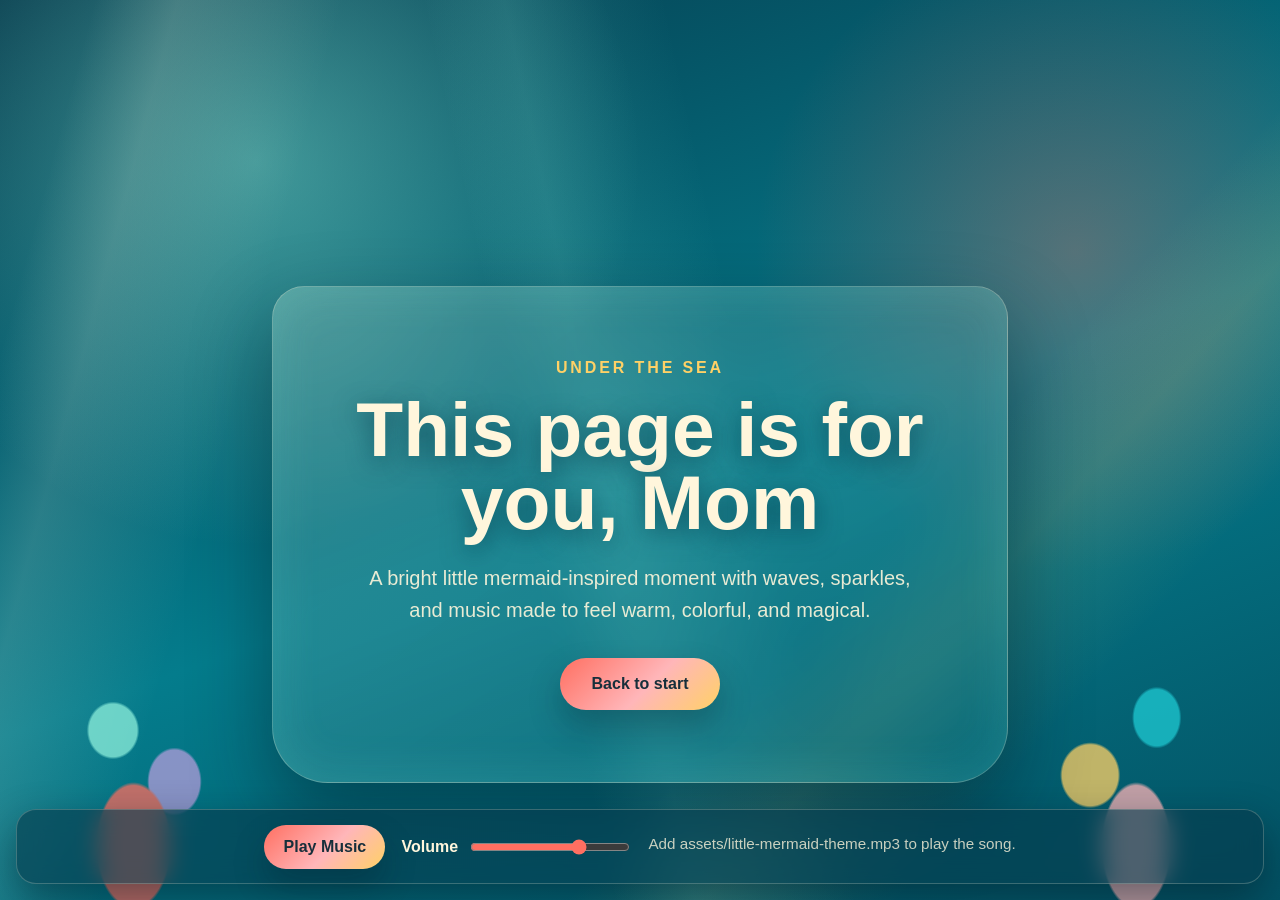
==== page.html @ c496879c "Add mermaid themed music site" ====
<!doctype html>
<html lang="en">
  <head>
    <meta charset="UTF-8" />
    <meta name="viewport" content="width=device-width, initial-scale=1.0" />
    <title>For Mom</title>
    <link rel="stylesheet" href="styles.css" />
  </head>
  <body class="page message-page">
    <audio id="theme-song" src="assets/little-mermaid-theme.mp3" loop preload="auto"></audio>

    <main class="ocean-scene" aria-labelledby="message-title">
      <div class="light-rays" aria-hidden="true"></div>
      <div class="reef reef-left" aria-hidden="true"></div>
      <div class="reef reef-right" aria-hidden="true"></div>
      <div class="bubbles" aria-hidden="true">
        <span></span>
        <span></span>
        <span></span>
        <span></span>
        <span></span>
        <span></span>
      </div>

      <section class="message-panel">
        <p class="eyebrow">Under the Sea</p>
        <h1 id="message-title">This page is for you, Mom</h1>
        <p>
          A bright little mermaid-inspired moment with waves, sparkles, and music made to feel
          warm, colorful, and magical.
        </p>
        <a class="back-link" href="index.html">Back to start</a>
      </section>

      <section class="music-controls" aria-label="Music controls">
        <button class="control-button" type="button" data-toggle-audio>Play Music</button>
        <label class="volume-control">
          <span>Volume</span>
          <input type="range" min="0" max="1" step="0.05" value="0.7" data-volume-control />
        </label>
        <p class="audio-note" data-audio-status>Use Play Music to start the song.</p>
      </section>
    </main>

    <script src="script.js"></script>
  </body>
</html>
---- styles.css ----
:root {
  --deep-sea: #063a4c;
  --lagoon: #047c8c;
  --aqua: #1ecad3;
  --seafoam: #8df0dc;
  --pearl: #fff6dc;
  --coral: #ff6f61;
  --shell-pink: #ffb6b9;
  --lavender: #b39ddb;
  --gold: #ffd166;
  --shadow: rgba(1, 20, 31, 0.45);
  --glass: rgba(255, 246, 220, 0.14);
}

* {
  box-sizing: border-box;
}

html,
body {
  min-height: 100%;
  margin: 0;
}

body {
  color: var(--pearl);
  font-family: Arial, Helvetica, sans-serif;
  overflow-x: hidden;
}

button,
a,
input {
  font: inherit;
}

.page {
  background:
    radial-gradient(circle at 20% 18%, rgba(141, 240, 220, 0.45), transparent 24rem),
    radial-gradient(circle at 84% 28%, rgba(255, 111, 97, 0.32), transparent 20rem),
    linear-gradient(160deg, var(--deep-sea), var(--lagoon) 54%, #035264);
}

.ocean-scene {
  position: relative;
  display: grid;
  min-height: 100vh;
  place-items: center;
  padding: 2rem;
  isolation: isolate;
  overflow: hidden;
}

.light-rays {
  position: absolute;
  inset: -10% -20%;
  z-index: -3;
  background:
    linear-gradient(105deg, transparent 18%, rgba(255, 246, 220, 0.15) 22%, transparent 30%),
    linear-gradient(78deg, transparent 44%, rgba(141, 240, 220, 0.14) 48%, transparent 56%),
    linear-gradient(132deg, transparent 62%, rgba(255, 209, 102, 0.12) 67%, transparent 74%);
  animation: rays 8s ease-in-out infinite alternate;
}

.hero-shell,
.message-panel {
  width: min(46rem, 100%);
  border: 1px solid rgba(255, 246, 220, 0.28);
  border-radius: 2rem 2rem 3.5rem 3.5rem;
  background: linear-gradient(145deg, rgba(255, 246, 220, 0.18), rgba(4, 124, 140, 0.22));
  box-shadow: 0 2rem 5rem var(--shadow), inset 0 0 3rem rgba(141, 240, 220, 0.18);
  padding: clamp(2rem, 7vw, 4.5rem);
  text-align: center;
  backdrop-filter: blur(14px);
}

.hero-shell {
  animation: float-shell 4.5s ease-in-out infinite;
}

.eyebrow {
  margin: 0 0 1rem;
  color: var(--gold);
  font-size: clamp(0.85rem, 2vw, 1rem);
  font-weight: 700;
  letter-spacing: 0.18em;
  text-transform: uppercase;
}

h1 {
  margin: 0;
  color: var(--pearl);
  font-size: clamp(2.4rem, 8vw, 5.8rem);
  line-height: 0.96;
  text-shadow: 0 0.35rem 1.5rem rgba(6, 58, 76, 0.65);
}

.message-panel h1 {
  font-size: clamp(2.1rem, 6vw, 4.8rem);
}

.hero-copy,
.message-panel p:not(.eyebrow) {
  max-width: 34rem;
  margin: 1.4rem auto 0;
  color: rgba(255, 246, 220, 0.9);
  font-size: clamp(1rem, 2.2vw, 1.25rem);
  line-height: 1.6;
}

.enter-button,
.control-button,
.back-link {
  display: inline-flex;
  align-items: center;
  justify-content: center;
  min-height: 3.25rem;
  border: 0;
  border-radius: 999px;
  background: linear-gradient(135deg, var(--coral), var(--shell-pink) 55%, var(--gold));
  box-shadow: 0 1rem 2rem rgba(1, 20, 31, 0.28);
  color: #172f3b;
  cursor: pointer;
  font-weight: 800;
  margin-top: 2rem;
  padding: 0.9rem 2rem;
  text-decoration: none;
  transition: transform 180ms ease, box-shadow 180ms ease;
}

.enter-button:hover,
.control-button:hover,
.back-link:hover {
  box-shadow: 0 1.2rem 2.4rem rgba(1, 20, 31, 0.36);
  transform: translateY(-2px);
}

.enter-button:focus-visible,
.control-button:focus-visible,
.back-link:focus-visible,
input:focus-visible {
  outline: 3px solid var(--gold);
  outline-offset: 4px;
}

.audio-note {
  min-height: 1.4rem;
  margin: 1.1rem 0 0;
  color: rgba(255, 246, 220, 0.78);
  font-size: 0.95rem;
}

.music-controls {
  position: fixed;
  right: 1rem;
  bottom: 1rem;
  left: 1rem;
  display: flex;
  align-items: center;
  justify-content: center;
  gap: 1rem;
  border: 1px solid rgba(255, 246, 220, 0.22);
  border-radius: 1.25rem;
  background: rgba(6, 58, 76, 0.62);
  box-shadow: 0 1rem 2.5rem var(--shadow);
  padding: 0.9rem;
  backdrop-filter: blur(12px);
}

.music-controls .control-button {
  min-height: 2.75rem;
  margin: 0;
  padding: 0.7rem 1.2rem;
}

.volume-control {
  display: flex;
  align-items: center;
  gap: 0.65rem;
  color: var(--pearl);
  font-weight: 700;
}

.volume-control input {
  accent-color: var(--coral);
  width: min(10rem, 26vw);
}

.music-controls .audio-note {
  margin: 0;
}

.bubbles span {
  position: absolute;
  bottom: -8rem;
  width: var(--size, 1.4rem);
  height: var(--size, 1.4rem);
  left: var(--left, 50%);
  border: 2px solid rgba(255, 246, 220, 0.42);
  border-radius: 50%;
  background: radial-gradient(circle at 35% 30%, rgba(255, 246, 220, 0.8), rgba(141, 240, 220, 0.12) 38%, transparent 70%);
  animation: bubble var(--speed, 9s) linear infinite;
  animation-delay: var(--delay, 0s);
}

.bubbles span:nth-child(1) {
  --left: 8%;
  --size: 1rem;
  --speed: 8s;
}

.bubbles span:nth-child(2) {
  --left: 22%;
  --size: 2.2rem;
  --speed: 11s;
  --delay: -5s;
}

.bubbles span:nth-child(3) {
  --left: 38%;
  --size: 1.5rem;
  --speed: 10s;
  --delay: -2s;
}

.bubbles span:nth-child(4) {
  --left: 52%;
  --size: 2.8rem;
  --speed: 13s;
  --delay: -7s;
}

.bubbles span:nth-child(5) {
  --left: 68%;
  --size: 1.2rem;
  --speed: 9s;
  --delay: -3s;
}

.bubbles span:nth-child(6) {
  --left: 82%;
  --size: 2rem;
  --speed: 12s;
  --delay: -6s;
}

.bubbles span:nth-child(7) {
  --left: 92%;
  --size: 1.3rem;
  --speed: 8s;
  --delay: -1s;
}

.bubbles span:nth-child(8) {
  --left: 15%;
  --size: 2.6rem;
  --speed: 14s;
  --delay: -8s;
}

.wave {
  position: absolute;
  right: -10%;
  bottom: -5rem;
  left: -10%;
  z-index: -1;
  height: 12rem;
  background:
    radial-gradient(ellipse at 16% 0%, rgba(141, 240, 220, 0.7) 0 28%, transparent 30%),
    radial-gradient(ellipse at 48% 0%, rgba(255, 182, 185, 0.52) 0 26%, transparent 28%),
    radial-gradient(ellipse at 78% 0%, rgba(255, 209, 102, 0.48) 0 24%, transparent 26%);
  filter: blur(1px);
  opacity: 0.85;
  animation: drift 7s ease-in-out infinite alternate;
}

.wave-two {
  bottom: -7rem;
  opacity: 0.5;
  transform: scaleX(1.2);
  animation-duration: 10s;
}

.reef {
  position: absolute;
  bottom: -1rem;
  z-index: -1;
  width: clamp(7rem, 22vw, 16rem);
  height: clamp(11rem, 30vw, 20rem);
  opacity: 0.75;
}

.reef-left {
  left: 2vw;
  background:
    radial-gradient(ellipse at 42% 78%, var(--coral) 0 17%, transparent 18%),
    radial-gradient(ellipse at 58% 58%, var(--lavender) 0 12%, transparent 13%),
    radial-gradient(ellipse at 34% 42%, var(--seafoam) 0 10%, transparent 11%);
}

.reef-right {
  right: 2vw;
  background:
    radial-gradient(ellipse at 54% 78%, var(--shell-pink) 0 17%, transparent 18%),
    radial-gradient(ellipse at 36% 56%, var(--gold) 0 12%, transparent 13%),
    radial-gradient(ellipse at 62% 38%, var(--aqua) 0 10%, transparent 11%);
}

@keyframes bubble {
  from {
    opacity: 0;
    transform: translate3d(0, 0, 0) scale(0.82);
  }

  12% {
    opacity: 0.85;
  }

  to {
    opacity: 0;
    transform: translate3d(2rem, -115vh, 0) scale(1.12);
  }
}

@keyframes rays {
  from {
    transform: translateX(-2rem) rotate(-2deg);
  }

  to {
    transform: translateX(2rem) rotate(2deg);
  }
}

@keyframes float-shell {
  from,
  to {
    transform: translateY(0);
  }

  50% {
    transform: translateY(-0.8rem);
  }
}

@keyframes drift {
  from {
    transform: translateX(-1.5rem);
  }

  to {
    transform: translateX(1.5rem);
  }
}

@media (max-width: 720px) {
  .ocean-scene {
    padding: 1rem;
  }

  .hero-shell,
  .message-panel {
    border-radius: 1.35rem 1.35rem 2.4rem 2.4rem;
    padding: 2rem 1.25rem;
  }

  .music-controls {
    align-items: stretch;
    flex-direction: column;
  }

  .volume-control {
    justify-content: space-between;
  }

  .volume-control input {
    width: 55vw;
  }
}

@media (prefers-reduced-motion: reduce) {
  *,
  *::before,
  *::after {
    animation-duration: 0.01ms !important;
    animation-iteration-count: 1 !important;
    scroll-behavior: auto !important;
  }
}
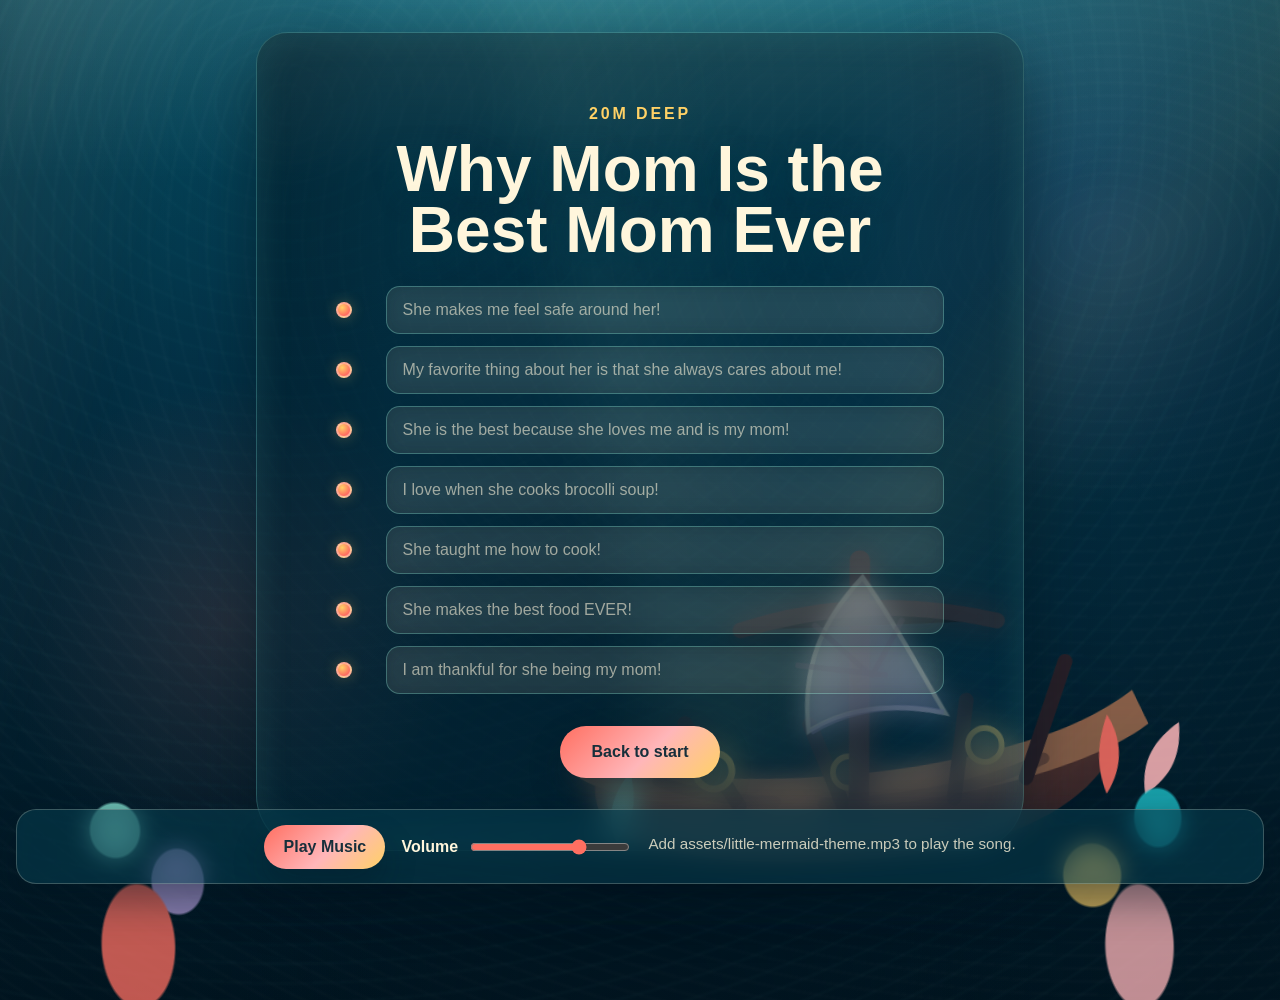
==== commit d9721709: "Add underwater shipwreck mom page" ====
--- a/page.html
+++ b/page.html
@@ -6,13 +6,52 @@
     <title>For Mom</title>
     <link rel="stylesheet" href="styles.css" />
   </head>
-  <body class="page message-page">
+  <body class="page message-page shipwreck-page">
     <audio id="theme-song" src="assets/little-mermaid-theme.mp3" loop preload="auto"></audio>
 
     <main class="ocean-scene" aria-labelledby="message-title">
+      <div class="abyss-depth" aria-hidden="true"></div>
+      <div class="deep-caustics" aria-hidden="true"></div>
       <div class="light-rays" aria-hidden="true"></div>
       <div class="reef reef-left" aria-hidden="true"></div>
       <div class="reef reef-right" aria-hidden="true"></div>
+      <div class="shipwreck-art" aria-hidden="true">
+        <svg viewBox="0 0 680 360" role="img">
+          <defs>
+            <linearGradient id="wreckWood" x1="0" x2="1" y1="0" y2="1">
+              <stop offset="0" stop-color="#8b5a44" />
+              <stop offset="0.58" stop-color="#5b342d" />
+              <stop offset="1" stop-color="#2f1f25" />
+            </linearGradient>
+            <linearGradient id="sailGlow" x1="0" x2="1" y1="0" y2="1">
+              <stop offset="0" stop-color="#fff6dc" stop-opacity="0.86" />
+              <stop offset="1" stop-color="#b39ddb" stop-opacity="0.46" />
+            </linearGradient>
+          </defs>
+          <path class="wreck-shadow" d="M65 296c96 35 407 38 535 6 28-7 22 28-13 37-140 37-417 25-523-5-30-9-32-50 1-38Z" />
+          <g class="wreck-body">
+            <path d="M102 230c63 29 183 42 319 29 63-6 120-24 155-50-8 47-42 85-101 105-84 29-262 24-348-15-26-12-38-37-25-69Z" fill="url(#wreckWood)" />
+            <path d="M97 224c87 35 263 45 395 13 34-8 63-20 86-35l12 31c-67 43-233 64-366 47-66-9-119-23-145-44l18-12Z" fill="#9f6a4c" />
+            <path d="M153 248c0 0 38 20 102 27m42 5c64 4 142-2 198-24" fill="none" stroke="#2c1c23" stroke-width="10" stroke-linecap="round" opacity="0.38" />
+            <path d="M181 199l42 77M291 209l26 81M431 199l-18 86M521 172l-43 100" stroke="#2f1f25" stroke-width="13" stroke-linecap="round" />
+            <circle cx="203" cy="243" r="16" fill="#112f3e" stroke="#ffd166" stroke-width="6" />
+            <circle cx="322" cy="254" r="14" fill="#112f3e" stroke="#ffd166" stroke-width="5" />
+            <circle cx="444" cy="240" r="15" fill="#112f3e" stroke="#ffd166" stroke-width="5" />
+          </g>
+          <g class="wreck-mast">
+            <path d="M349 68l-21 219" stroke="#4b2a2a" stroke-width="18" stroke-linecap="round" />
+            <path d="M238 121c75-17 148-14 227 10" stroke="#4b2a2a" stroke-width="14" stroke-linecap="round" />
+            <path d="M350 83c-41 37-61 76-60 132 33-18 76-20 122-6-23-48-38-85-62-126Z" fill="url(#sailGlow)" stroke="#fff6dc" stroke-width="4" opacity="0.78" />
+            <path d="M292 216c38-19 77-20 119-8" fill="none" stroke="#b39ddb" stroke-width="5" opacity="0.55" />
+            <path d="M286 156l76 15M304 122l44 47M381 124l-30 46" stroke="#6d4660" stroke-width="5" stroke-linecap="round" opacity="0.45" />
+          </g>
+          <g class="wreck-coral">
+            <path d="M112 299c-9-25 2-45 17-61 4 22 2 42-17 61Z" fill="#8df0dc" />
+            <path d="M548 292c18-24 17-49 6-70-10 23-14 44-6 70Z" fill="#ff6f61" />
+            <path d="M582 295c-2-30 13-48 35-61 0 27-9 47-35 61Z" fill="#ffb6b9" />
+          </g>
+        </svg>
+      </div>
       <div class="bubbles" aria-hidden="true">
         <span></span>
         <span></span>
@@ -23,12 +62,38 @@
       </div>
 
       <section class="message-panel">
-        <p class="eyebrow">Under the Sea</p>
-        <h1 id="message-title">This page is for you, Mom</h1>
-        <p>
-          A bright little mermaid-inspired moment with waves, sparkles, and music made to feel
-          warm, colorful, and magical.
-        </p>
+        <p class="eyebrow">20m Deep</p>
+        <h1 id="message-title">Why Mom Is the Best Mom Ever</h1>
+        <form class="mom-list" aria-label="Reasons Mom is the best">
+          <label>
+            <span></span>
+            <input type="text" placeholder="She makes me feel safe around her!" />
+          </label>
+          <label>
+            <span></span>
+            <input type="text" placeholder="My favorite thing about her is that she always cares about me!" />
+          </label>
+          <label>
+            <span></span>
+            <input type="text" placeholder="She is the best because she loves me and is my mom!" />
+          </label>
+          <label>
+            <span></span>
+            <input type="text" placeholder="I love when she cooks brocolli soup!" />
+          </label>
+          <label>
+            <span></span>
+            <input type="text" placeholder="She taught me how to cook!" />
+          </label>
+          <label>
+            <span></span>
+            <input type="text" placeholder="She makes the best food EVER!" />
+          </label>
+          <label>
+            <span></span>
+            <input type="text" placeholder="I am thankful for she being my mom!" />
+          </label>
+        </form>
         <a class="back-link" href="index.html">Back to start</a>
       </section>
 
@@ -42,6 +107,7 @@
       </section>
     </main>
 
+    <script src="https://cdn.jsdelivr.net/npm/gsap@3.12.7/dist/gsap.min.js"></script>
     <script src="script.js"></script>
   </body>
 </html>
--- a/styles.css
+++ b/styles.css
@@ -41,6 +41,22 @@
     linear-gradient(160deg, var(--deep-sea), var(--lagoon) 54%, #035264);
 }
 
+.landing-page {
+  background:
+    radial-gradient(circle at 50% -14%, rgba(255, 246, 220, 0.34), transparent 24rem),
+    radial-gradient(circle at 16% 26%, rgba(141, 240, 220, 0.34), transparent 19rem),
+    radial-gradient(circle at 86% 34%, rgba(255, 111, 97, 0.24), transparent 18rem),
+    linear-gradient(180deg, #0c8a9a 0%, var(--lagoon) 26%, #055b72 64%, #032f44 100%);
+}
+
+.shipwreck-page {
+  background:
+    radial-gradient(circle at 50% -18%, rgba(141, 240, 220, 0.22), transparent 23rem),
+    radial-gradient(circle at 86% 22%, rgba(179, 157, 219, 0.18), transparent 18rem),
+    radial-gradient(circle at 18% 62%, rgba(255, 111, 97, 0.16), transparent 15rem),
+    linear-gradient(180deg, #075b72 0%, #04384f 38%, #032536 70%, #01141f 100%);
+}
+
 .ocean-scene {
   position: relative;
   display: grid;
@@ -51,6 +67,57 @@
   overflow: hidden;
 }
 
+.underwater-depth {
+  position: absolute;
+  inset: 0;
+  z-index: -4;
+  background:
+    linear-gradient(180deg, rgba(255, 246, 220, 0.18), transparent 22%),
+    radial-gradient(ellipse at 50% 118%, rgba(1, 20, 31, 0.62), transparent 52%),
+    linear-gradient(90deg, rgba(3, 47, 68, 0.28), transparent 24%, transparent 76%, rgba(3, 47, 68, 0.3));
+  pointer-events: none;
+}
+
+.abyss-depth {
+  position: absolute;
+  inset: 0;
+  z-index: -4;
+  background:
+    linear-gradient(180deg, rgba(255, 246, 220, 0.1), transparent 18%),
+    radial-gradient(ellipse at 50% 106%, rgba(1, 20, 31, 0.82), transparent 44%),
+    linear-gradient(90deg, rgba(1, 20, 31, 0.38), transparent 30%, transparent 70%, rgba(1, 20, 31, 0.42));
+}
+
+.caustics {
+  position: absolute;
+  inset: -18% -20%;
+  z-index: -3;
+  background-image:
+    repeating-radial-gradient(ellipse at 16% 20%, rgba(255, 246, 220, 0.16) 0 0.06rem, transparent 0.12rem 1.3rem),
+    repeating-radial-gradient(ellipse at 72% 28%, rgba(141, 240, 220, 0.13) 0 0.05rem, transparent 0.11rem 1.1rem);
+  filter: blur(0.45px);
+  mix-blend-mode: screen;
+  opacity: 0.72;
+  transform-origin: center;
+}
+
+.caustics-two {
+  opacity: 0.38;
+  transform: rotate(9deg) scale(1.12);
+}
+
+.deep-caustics {
+  position: absolute;
+  inset: -16% -20%;
+  z-index: -3;
+  background:
+    repeating-radial-gradient(ellipse at 30% 20%, rgba(141, 240, 220, 0.08) 0 0.05rem, transparent 0.11rem 1.45rem),
+    repeating-radial-gradient(ellipse at 76% 30%, rgba(255, 246, 220, 0.07) 0 0.04rem, transparent 0.1rem 1.2rem);
+  filter: blur(1px);
+  mix-blend-mode: screen;
+  opacity: 0.46;
+}
+
 .light-rays {
   position: absolute;
   inset: -10% -20%;
@@ -60,6 +127,22 @@
     linear-gradient(78deg, transparent 44%, rgba(141, 240, 220, 0.14) 48%, transparent 56%),
     linear-gradient(132deg, transparent 62%, rgba(255, 209, 102, 0.12) 67%, transparent 74%);
   animation: rays 8s ease-in-out infinite alternate;
+}
+
+.landing-page .light-rays {
+  inset: -24% -30% 10%;
+  background:
+    linear-gradient(104deg, transparent 15%, rgba(255, 246, 220, 0.22) 20%, transparent 31%),
+    linear-gradient(76deg, transparent 40%, rgba(141, 240, 220, 0.2) 47%, transparent 58%),
+    linear-gradient(132deg, transparent 58%, rgba(255, 209, 102, 0.13) 65%, transparent 75%);
+  filter: blur(1.5px);
+  opacity: 0.82;
+}
+
+.shipwreck-page .light-rays {
+  inset: -28% -32% 24%;
+  opacity: 0.38;
+  filter: blur(2.5px);
 }
 
 .hero-shell,
@@ -78,6 +161,17 @@
   animation: float-shell 4.5s ease-in-out infinite;
 }
 
+.landing-page .hero-shell {
+  border-color: rgba(141, 240, 220, 0.36);
+  background:
+    linear-gradient(145deg, rgba(255, 246, 220, 0.17), rgba(4, 124, 140, 0.2)),
+    radial-gradient(circle at 50% 0%, rgba(255, 209, 102, 0.1), transparent 56%);
+  box-shadow:
+    0 2rem 5rem rgba(1, 20, 31, 0.5),
+    inset 0 0 3.2rem rgba(141, 240, 220, 0.2),
+    0 0 5rem rgba(30, 202, 211, 0.12);
+}
+
 .eyebrow {
   margin: 0 0 1rem;
   color: var(--gold);
@@ -97,6 +191,21 @@
 
 .message-panel h1 {
   font-size: clamp(2.1rem, 6vw, 4.8rem);
+}
+
+.shipwreck-page .message-panel {
+  align-self: end;
+  margin-bottom: clamp(5.5rem, 13vh, 9rem);
+  width: min(48rem, 100%);
+  border-color: rgba(141, 240, 220, 0.24);
+  background: linear-gradient(145deg, rgba(1, 20, 31, 0.56), rgba(4, 56, 79, 0.42));
+  box-shadow:
+    0 1.6rem 4.5rem rgba(1, 20, 31, 0.62),
+    inset 0 0 2.4rem rgba(141, 240, 220, 0.12);
+}
+
+.shipwreck-page .message-panel h1 {
+  font-size: clamp(2rem, 5vw, 4.15rem);
 }
 
 .hero-copy,
@@ -150,6 +259,47 @@
   font-size: 0.95rem;
 }
 
+.mom-list {
+  display: grid;
+  gap: 0.75rem;
+  margin: 1.5rem auto 0;
+  max-width: 38rem;
+  text-align: left;
+}
+
+.mom-list label {
+  display: grid;
+  grid-template-columns: 2.4rem minmax(0, 1fr);
+  align-items: center;
+  gap: 0.75rem;
+}
+
+.mom-list span {
+  display: inline-grid;
+  width: 1rem;
+  height: 1rem;
+  place-items: center;
+  border: 2px solid rgba(255, 246, 220, 0.42);
+  border-radius: 50%;
+  background: radial-gradient(circle at 35% 30%, var(--gold), var(--coral) 68%);
+  box-shadow: 0 0 0.85rem rgba(255, 209, 102, 0.28);
+}
+
+.mom-list input {
+  width: 100%;
+  min-height: 3rem;
+  border: 1px solid rgba(141, 240, 220, 0.28);
+  border-radius: 0.85rem;
+  background: rgba(255, 246, 220, 0.12);
+  color: var(--pearl);
+  padding: 0.75rem 0.95rem;
+  box-shadow: inset 0 0 1rem rgba(1, 20, 31, 0.2);
+}
+
+.mom-list input::placeholder {
+  color: rgba(255, 246, 220, 0.58);
+}
+
 .music-controls {
   position: fixed;
   right: 1rem;
@@ -203,6 +353,99 @@
   animation-delay: var(--delay, 0s);
 }
 
+.shipwreck-page .bubbles span {
+  opacity: 0.62;
+  filter: blur(0.2px);
+}
+
+.landing-page .bubbles span {
+  border-color: rgba(255, 246, 220, 0.5);
+  box-shadow:
+    inset 0.1rem 0.1rem 0.35rem rgba(255, 246, 220, 0.35),
+    0 0 1.2rem rgba(141, 240, 220, 0.22);
+}
+
+.marine-snow i {
+  position: absolute;
+  top: var(--top, 20%);
+  left: var(--left, 50%);
+  width: var(--size, 0.22rem);
+  height: var(--size, 0.22rem);
+  border-radius: 50%;
+  background: rgba(255, 246, 220, 0.74);
+  box-shadow: 0 0 0.7rem rgba(141, 240, 220, 0.38);
+  opacity: var(--opacity, 0.42);
+  animation: snow-drift var(--speed, 9s) ease-in-out infinite alternate;
+  animation-delay: var(--delay, 0s);
+}
+
+.marine-snow i:nth-child(1) {
+  --top: 9%;
+  --left: 9%;
+  --speed: 8s;
+}
+
+.marine-snow i:nth-child(2) {
+  --top: 23%;
+  --left: 17%;
+  --size: 0.16rem;
+  --speed: 10s;
+  --delay: -3s;
+}
+
+.marine-snow i:nth-child(3) {
+  --top: 15%;
+  --left: 33%;
+  --opacity: 0.52;
+  --speed: 12s;
+}
+
+.marine-snow i:nth-child(4) {
+  --top: 38%;
+  --left: 44%;
+  --size: 0.14rem;
+  --delay: -5s;
+}
+
+.marine-snow i:nth-child(5) {
+  --top: 28%;
+  --left: 59%;
+  --speed: 11s;
+}
+
+.marine-snow i:nth-child(6) {
+  --top: 47%;
+  --left: 73%;
+  --size: 0.18rem;
+  --delay: -2s;
+}
+
+.marine-snow i:nth-child(7) {
+  --top: 14%;
+  --left: 88%;
+  --speed: 13s;
+}
+
+.marine-snow i:nth-child(8) {
+  --top: 62%;
+  --left: 22%;
+  --size: 0.2rem;
+  --delay: -4s;
+}
+
+.marine-snow i:nth-child(9) {
+  --top: 66%;
+  --left: 64%;
+  --opacity: 0.34;
+}
+
+.marine-snow i:nth-child(10) {
+  --top: 76%;
+  --left: 81%;
+  --size: 0.15rem;
+  --speed: 12s;
+}
+
 .bubbles span:nth-child(1) {
   --left: 8%;
   --size: 1rem;
@@ -274,6 +517,13 @@
   animation: drift 7s ease-in-out infinite alternate;
 }
 
+.landing-page .wave {
+  bottom: -7.5rem;
+  height: 15rem;
+  opacity: 0.58;
+  filter: blur(8px);
+}
+
 .wave-two {
   bottom: -7rem;
   opacity: 0.5;
@@ -281,6 +531,66 @@
   animation-duration: 10s;
 }
 
+.landing-page .wave-two {
+  bottom: -9rem;
+  opacity: 0.34;
+}
+
+.sway-grass {
+  position: absolute;
+  bottom: -1rem;
+  z-index: -1;
+  width: clamp(7rem, 18vw, 13rem);
+  height: clamp(12rem, 30vw, 21rem);
+  background:
+    radial-gradient(ellipse at 24% 84%, rgba(255, 111, 97, 0.62) 0 12%, transparent 13%),
+    radial-gradient(ellipse at 74% 82%, rgba(255, 182, 185, 0.5) 0 10%, transparent 11%),
+    linear-gradient(82deg, transparent 39%, rgba(141, 240, 220, 0.72) 40% 44%, transparent 45%),
+    linear-gradient(96deg, transparent 49%, rgba(30, 202, 211, 0.62) 50% 54%, transparent 55%),
+    linear-gradient(72deg, transparent 59%, rgba(141, 240, 220, 0.54) 60% 64%, transparent 65%);
+  filter: blur(0.2px);
+  opacity: 0.76;
+  transform-origin: bottom center;
+}
+
+.grass-left {
+  left: clamp(0.75rem, 3vw, 2rem);
+}
+
+.grass-right {
+  right: clamp(0.75rem, 3vw, 2rem);
+  transform: scaleX(-1);
+}
+
+.shipwreck-art {
+  position: absolute;
+  right: max(-1rem, 2vw);
+  bottom: clamp(6.5rem, 16vh, 11rem);
+  z-index: -2;
+  width: min(48rem, 92vw);
+  max-height: 42vh;
+  opacity: 0.84;
+  transform: rotate(-5deg);
+  transform-origin: 62% 80%;
+}
+
+.shipwreck-art svg {
+  display: block;
+  width: 100%;
+  height: auto;
+  overflow: visible;
+}
+
+.wreck-shadow {
+  fill: rgba(1, 20, 31, 0.58);
+}
+
+.wreck-body,
+.wreck-mast,
+.wreck-coral {
+  filter: drop-shadow(0 1.2rem 1.5rem rgba(1, 20, 31, 0.42));
+}
+
 .reef {
   position: absolute;
   bottom: -1rem;
@@ -353,6 +663,16 @@
   }
 }
 
+@keyframes snow-drift {
+  from {
+    transform: translate3d(-0.4rem, -0.2rem, 0);
+  }
+
+  to {
+    transform: translate3d(1.4rem, 1.1rem, 0);
+  }
+}
+
 @media (max-width: 720px) {
   .ocean-scene {
     padding: 1rem;
@@ -375,6 +695,40 @@
 
   .volume-control input {
     width: 55vw;
+  }
+
+  .sway-grass {
+    opacity: 0.45;
+  }
+
+  .shipwreck-page .message-panel {
+    margin-bottom: 7.5rem;
+    padding: 1.65rem 1rem;
+  }
+
+  .shipwreck-art {
+    right: -8rem;
+    bottom: 11.5rem;
+    width: 42rem;
+    opacity: 0.5;
+  }
+
+  .mom-list {
+    gap: 0.55rem;
+  }
+
+  .mom-list label {
+    grid-template-columns: 1rem minmax(0, 1fr);
+    gap: 0.55rem;
+  }
+
+  .mom-list span {
+    width: 0.85rem;
+    height: 0.85rem;
+  }
+
+  .mom-list input {
+    min-height: 2.75rem;
   }
 }
 
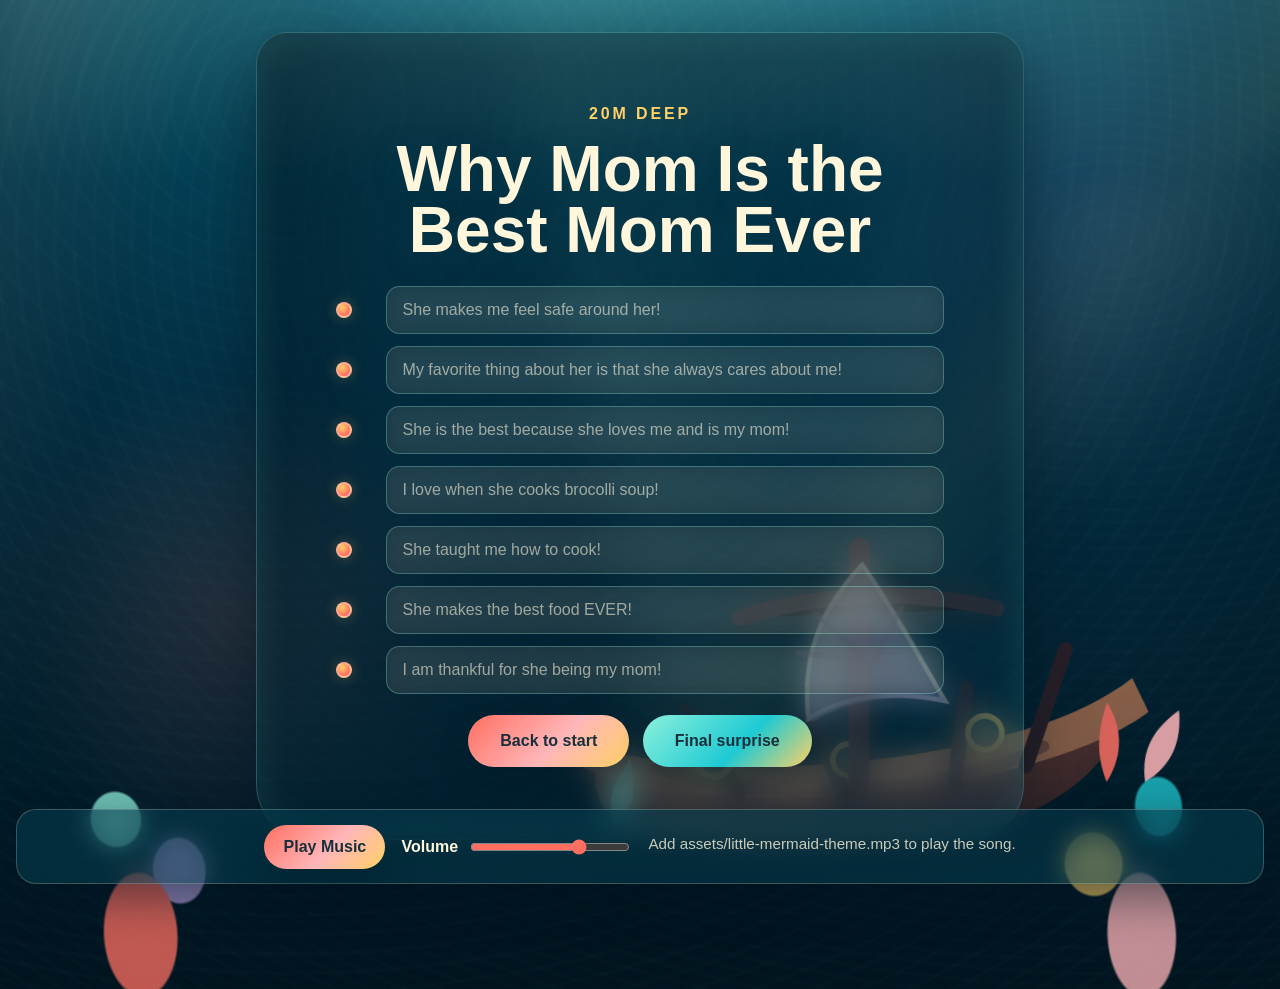
==== commit 92a45084: "Update site files" ====
--- a/page.html
+++ b/page.html
@@ -94,7 +94,10 @@
             <input type="text" placeholder="I am thankful for she being my mom!" />
           </label>
         </form>
-        <a class="back-link" href="index.html">Back to start</a>
+        <div class="page-actions">
+          <a class="back-link" href="index.html">Back to start</a>
+          <a class="back-link final-link" href="final.html">Final surprise</a>
+        </div>
       </section>
 
       <section class="music-controls" aria-label="Music controls">
--- a/styles.css
+++ b/styles.css
@@ -57,6 +57,14 @@
     linear-gradient(180deg, #075b72 0%, #04384f 38%, #032536 70%, #01141f 100%);
 }
 
+.celebration-page {
+  background:
+    radial-gradient(circle at 50% -16%, rgba(255, 246, 220, 0.38), transparent 24rem),
+    radial-gradient(circle at 15% 28%, rgba(141, 240, 220, 0.34), transparent 18rem),
+    radial-gradient(circle at 88% 26%, rgba(255, 182, 185, 0.3), transparent 19rem),
+    linear-gradient(180deg, #0c8a9a 0%, var(--lagoon) 32%, #055b72 68%, #032f44 100%);
+}
+
 .ocean-scene {
   position: relative;
   display: grid;
@@ -206,6 +214,27 @@
 
 .shipwreck-page .message-panel h1 {
   font-size: clamp(2rem, 5vw, 4.15rem);
+}
+
+.final-panel {
+  position: relative;
+  z-index: 2;
+  width: min(50rem, 100%);
+  border: 1px solid rgba(255, 246, 220, 0.3);
+  border-radius: 1.75rem;
+  background:
+    linear-gradient(145deg, rgba(255, 246, 220, 0.17), rgba(4, 124, 140, 0.24)),
+    radial-gradient(circle at 50% 0%, rgba(255, 209, 102, 0.16), transparent 58%);
+  box-shadow:
+    0 2rem 5rem rgba(1, 20, 31, 0.5),
+    inset 0 0 3rem rgba(141, 240, 220, 0.2);
+  padding: clamp(2.25rem, 7vw, 4.75rem);
+  text-align: center;
+  backdrop-filter: blur(14px);
+}
+
+.final-panel h1 {
+  font-size: clamp(3rem, 10vw, 7rem);
 }
 
 .hero-copy,
@@ -237,6 +266,21 @@
   transition: transform 180ms ease, box-shadow 180ms ease;
 }
 
+.page-actions {
+  display: flex;
+  flex-wrap: wrap;
+  justify-content: center;
+  gap: 0.85rem;
+}
+
+.page-actions .back-link {
+  margin-top: 1.35rem;
+}
+
+.final-link {
+  background: linear-gradient(135deg, var(--seafoam), var(--aqua) 58%, var(--gold));
+}
+
 .enter-button:hover,
 .control-button:hover,
 .back-link:hover {
@@ -501,6 +545,53 @@
   --delay: -8s;
 }
 
+.confetti-rain {
+  position: absolute;
+  inset: 0;
+  z-index: 4;
+  overflow: hidden;
+  pointer-events: none;
+}
+
+.confetti-rain span {
+  position: absolute;
+  top: -2rem;
+  left: var(--left, 50%);
+  width: 0.72rem;
+  height: 1.15rem;
+  border-radius: 0.16rem;
+  background: var(--confetti-color, var(--gold));
+  box-shadow: 0 0 0.65rem rgba(255, 246, 220, 0.18);
+  opacity: 0.92;
+  transform: translate3d(0, -2rem, 0) rotate(0deg);
+  animation: confetti-fall var(--speed, 4.5s) linear infinite;
+  animation-delay: var(--delay, 0s);
+}
+
+.confetti-rain span:nth-child(3n) {
+  width: 0.5rem;
+  height: 0.5rem;
+  border-radius: 50%;
+}
+
+.confetti-rain span:nth-child(4n) {
+  width: 1rem;
+  height: 0.42rem;
+}
+
+.mermaid-drop {
+  position: absolute;
+  top: clamp(1rem, 5vh, 3rem);
+  right: clamp(0.5rem, 6vw, 7rem);
+  z-index: 3;
+  width: clamp(11rem, 30vw, 21rem);
+  height: auto;
+  filter: drop-shadow(0 1.2rem 1.5rem rgba(1, 20, 31, 0.34));
+  transform-origin: 50% 12%;
+  animation: mermaid-drop 2.2s 0.35s both cubic-bezier(0.34, 1.56, 0.64, 1);
+}
+
+
 .wave {
   position: absolute;
   right: -10%;
@@ -673,6 +764,29 @@
   }
 }
 
+@keyframes confetti-fall {
+  to {
+    transform: translate3d(var(--drift, 1rem), 110vh, 0) rotate(calc(var(--spin, 1) * 720deg));
+  }
+}
+
+@keyframes mermaid-drop {
+  from {
+    opacity: 0;
+    transform: translateY(-120vh) rotate(-14deg);
+  }
+
+  78% {
+    opacity: 1;
+    transform: translateY(1.2rem) rotate(3deg);
+  }
+
+  to {
+    opacity: 1;
+    transform: translateY(0) rotate(0deg);
+  }
+}
+
 @media (max-width: 720px) {
   .ocean-scene {
     padding: 1rem;
@@ -711,6 +825,17 @@
     bottom: 11.5rem;
     width: 42rem;
     opacity: 0.5;
+  }
+
+  .mermaid-drop {
+    top: 0.75rem;
+    right: -1.75rem;
+    width: clamp(9.5rem, 42vw, 14rem);
+    opacity: 0.92;
+  }
+
+  .final-panel {
+    padding: 2rem 1.15rem;
   }
 
   .mom-list {
